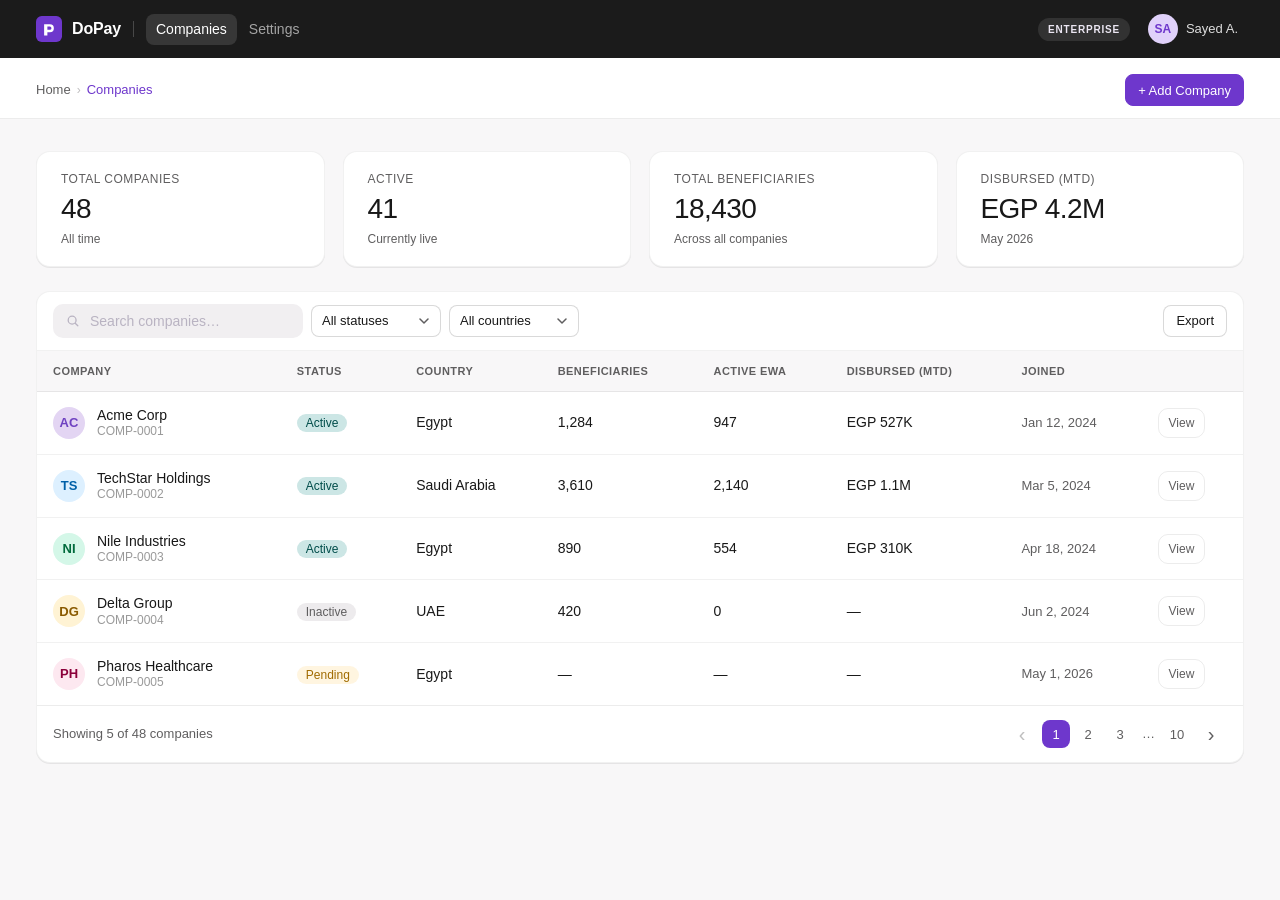
==== companies.html @ e2703b9d "Initial commit" ====
<!DOCTYPE html>
<html lang="en">
<head>
  <meta charset="UTF-8">
  <meta name="viewport" content="width=device-width, initial-scale=1.0">
  <title>Companies — DoPay Enterprise Portal</title>
  <link rel="stylesheet" href="css/tokens.css">
  <link rel="stylesheet" href="css/base.css">
  <link rel="stylesheet" href="css/layout.css">
  <link rel="stylesheet" href="css/components.css">
  <link rel="stylesheet" href="css/responsive.css">
</head>
<body>

<div class="bo-shell">

  <!-- TOPBAR -->
  <header class="bo-topbar" role="banner">
    <div class="bo-topbar__brand">
      <a href="index.html" style="display:flex;align-items:center;gap:10px;text-decoration:none;">
        <svg width="26" height="26" viewBox="0 0 32 32" fill="none" aria-hidden="true">
          <rect width="32" height="32" rx="7" fill="#6e37cc"/>
          <path d="M10 10h7a5 5 0 0 1 0 10h-3v4h-4V10zm4 3v4h3a2 2 0 1 0 0-4h-3z" fill="#ffffff"/>
        </svg>
        <span class="bo-topbar__logo-text">DoPay</span>
      </a>
      <span class="bo-topbar__sep" aria-hidden="true"></span>
      <nav class="bo-topbar__nav" aria-label="Main navigation">
        <a href="companies.html" class="bo-topbar__nav-link is-active">Companies</a>
        <a href="settings/ewa.html" class="bo-topbar__nav-link">Settings</a>
      </nav>
    </div>
    <div class="bo-topbar__right">
      <span class="bo-topbar__env-pill">Enterprise</span>
      <div class="bo-topbar__user" role="button" tabindex="0" aria-label="User menu">
        <div class="bo-topbar__avatar" aria-hidden="true">SA</div>
        <span class="bo-topbar__username">Sayed A.</span>
      </div>
    </div>
  </header>

  <!-- SUB-HEADER -->
  <div class="bo-header">
    <div class="bo-header__inner">
      <div class="bo-header__top">
        <nav class="bo-breadcrumb" aria-label="Breadcrumb">
          <a href="index.html" class="bo-breadcrumb__item">Home</a>
          <span class="bo-breadcrumb__sep" aria-hidden="true">›</span>
          <span class="bo-breadcrumb__item bo-breadcrumb__item--active" aria-current="page">Companies</span>
        </nav>
        <button class="btn btn-primary btn-sm">+ Add Company</button>
      </div>
    </div>
  </div>

  <!-- MAIN -->
  <main class="bo-main">

    <!-- Stats strip -->
    <div class="ewa-stats-strip" style="margin-bottom: var(--space-2xl);">
      <div class="stat-card">
        <p class="stat-card__label">Total Companies</p>
        <p class="stat-card__value num">48</p>
        <p class="stat-card__sub">All time</p>
      </div>
      <div class="stat-card">
        <p class="stat-card__label">Active</p>
        <p class="stat-card__value num">41</p>
        <p class="stat-card__sub">Currently live</p>
      </div>
      <div class="stat-card">
        <p class="stat-card__label">Total Beneficiaries</p>
        <p class="stat-card__value num">18,430</p>
        <p class="stat-card__sub">Across all companies</p>
      </div>
      <div class="stat-card">
        <p class="stat-card__label">Disbursed (MTD)</p>
        <p class="stat-card__value num">EGP 4.2M</p>
        <p class="stat-card__sub">May 2026</p>
      </div>
    </div>

    <div class="ewa-card">

      <!-- Toolbar -->
      <div class="ewa-toolbar">
        <div class="ewa-toolbar__left">
          <div class="ewa-search" role="search">
            <svg class="ewa-search__icon" viewBox="0 0 16 16" fill="none" aria-hidden="true">
              <circle cx="7" cy="7" r="4.5" stroke="currentColor" stroke-width="1.5"/>
              <path d="M10.5 10.5l3 3" stroke="currentColor" stroke-width="1.5" stroke-linecap="round"/>
            </svg>
            <input class="ewa-search__input" type="search" placeholder="Search companies…" aria-label="Search companies">
          </div>
          <div class="ewa-select-wrap">
            <select class="ewa-select ewa-select--sm" aria-label="Filter by status">
              <option value="">All statuses</option>
              <option value="active">Active</option>
              <option value="inactive">Inactive</option>
              <option value="pending">Pending</option>
            </select>
          </div>
          <div class="ewa-select-wrap">
            <select class="ewa-select ewa-select--sm" aria-label="Filter by country">
              <option value="">All countries</option>
              <option value="eg">Egypt</option>
              <option value="sa">Saudi Arabia</option>
              <option value="ae">UAE</option>
            </select>
          </div>
        </div>
        <div class="ewa-toolbar__right">
          <button class="btn btn-ghost btn-sm">Export</button>
        </div>
      </div>

      <!-- Table -->
      <div class="ewa-table-wrap">
        <table class="ewa-table" aria-label="Companies list">
          <thead>
            <tr>
              <th>Company</th>
              <th>Status</th>
              <th>Country</th>
              <th>Beneficiaries</th>
              <th>Active EWA</th>
              <th>Disbursed (MTD)</th>
              <th>Joined</th>
              <th></th>
            </tr>
          </thead>
          <tbody>
            <tr style="cursor:pointer;" onclick="window.location='company/info.html'">
              <td>
                <div class="ewa-name-cell">
                  <div class="ewa-avatar" aria-hidden="true">AC</div>
                  <div>
                    <p class="ewa-name-cell__primary">Acme Corp</p>
                    <p class="ewa-name-cell__secondary num">COMP-0001</p>
                  </div>
                </div>
              </td>
              <td><span class="badge badge-teal">Active</span></td>
              <td>Egypt</td>
              <td class="num">1,284</td>
              <td class="num">947</td>
              <td class="num">EGP 527K</td>
              <td style="color:var(--color-muted-text);font-size:13px;">Jan 12, 2024</td>
              <td><a href="company/info.html" class="ewa-table-action">View</a></td>
            </tr>
            <tr style="cursor:pointer;" onclick="window.location='company/info.html'">
              <td>
                <div class="ewa-name-cell">
                  <div class="ewa-avatar" style="background:#ddf0ff;color:#0060a8;" aria-hidden="true">TS</div>
                  <div>
                    <p class="ewa-name-cell__primary">TechStar Holdings</p>
                    <p class="ewa-name-cell__secondary num">COMP-0002</p>
                  </div>
                </div>
              </td>
              <td><span class="badge badge-teal">Active</span></td>
              <td>Saudi Arabia</td>
              <td class="num">3,610</td>
              <td class="num">2,140</td>
              <td class="num">EGP 1.1M</td>
              <td style="color:var(--color-muted-text);font-size:13px;">Mar 5, 2024</td>
              <td><a href="company/info.html" class="ewa-table-action">View</a></td>
            </tr>
            <tr style="cursor:pointer;" onclick="window.location='company/info.html'">
              <td>
                <div class="ewa-name-cell">
                  <div class="ewa-avatar" style="background:#d4f7e8;color:#006b3c;" aria-hidden="true">NI</div>
                  <div>
                    <p class="ewa-name-cell__primary">Nile Industries</p>
                    <p class="ewa-name-cell__secondary num">COMP-0003</p>
                  </div>
                </div>
              </td>
              <td><span class="badge badge-teal">Active</span></td>
              <td>Egypt</td>
              <td class="num">890</td>
              <td class="num">554</td>
              <td class="num">EGP 310K</td>
              <td style="color:var(--color-muted-text);font-size:13px;">Apr 18, 2024</td>
              <td><a href="company/info.html" class="ewa-table-action">View</a></td>
            </tr>
            <tr style="cursor:pointer;" onclick="window.location='company/info.html'">
              <td>
                <div class="ewa-name-cell">
                  <div class="ewa-avatar" style="background:#fff3d4;color:#8a5a00;" aria-hidden="true">DG</div>
                  <div>
                    <p class="ewa-name-cell__primary">Delta Group</p>
                    <p class="ewa-name-cell__secondary num">COMP-0004</p>
                  </div>
                </div>
              </td>
              <td><span class="badge badge-neutral">Inactive</span></td>
              <td>UAE</td>
              <td class="num">420</td>
              <td class="num">0</td>
              <td class="num">—</td>
              <td style="color:var(--color-muted-text);font-size:13px;">Jun 2, 2024</td>
              <td><a href="company/info.html" class="ewa-table-action">View</a></td>
            </tr>
            <tr style="cursor:pointer;" onclick="window.location='company/info.html'">
              <td>
                <div class="ewa-name-cell">
                  <div class="ewa-avatar" style="background:#fde8f0;color:#8b003a;" aria-hidden="true">PH</div>
                  <div>
                    <p class="ewa-name-cell__primary">Pharos Healthcare</p>
                    <p class="ewa-name-cell__secondary num">COMP-0005</p>
                  </div>
                </div>
              </td>
              <td><span class="badge badge-purple" style="background:rgba(255,170,0,0.12);color:#a06b00;">Pending</span></td>
              <td>Egypt</td>
              <td class="num">—</td>
              <td class="num">—</td>
              <td class="num">—</td>
              <td style="color:var(--color-muted-text);font-size:13px;">May 1, 2026</td>
              <td><a href="company/info.html" class="ewa-table-action">View</a></td>
            </tr>
          </tbody>
        </table>
      </div>

      <!-- Table footer -->
      <div class="ewa-table-footer">
        <p class="ewa-table-footer__count">Showing 5 of 48 companies</p>
        <nav class="ewa-pagination" aria-label="Table pagination" data-pagination>
          <button class="ewa-pagination__arrow ewa-pagination__prev" aria-label="Previous page" disabled>‹</button>
          <button class="ewa-pagination__page is-active">1</button>
          <button class="ewa-pagination__page">2</button>
          <button class="ewa-pagination__page">3</button>
          <span style="padding:0 4px;color:var(--color-muted-text);font-size:13px;">…</span>
          <button class="ewa-pagination__page">10</button>
          <button class="ewa-pagination__arrow ewa-pagination__next" aria-label="Next page">›</button>
        </nav>
      </div>

    </div>
  </main>
</div>

<script src="js/tabs.js"></script>
<script src="js/nav.js"></script>
</body>
</html>
---- css/tokens.css ----
/* ============================================================
   DoPay Enterprise Portal — Design Tokens
   Single source of truth. All values from design.md.
   ============================================================ */

:root {

  /* ── Brand Purple ─────────────────────────────────────── */
  --color-primary:          #6e37cc;
  --color-primary-hover:    #5f2fc0;
  --color-primary-hover-alt:#5d2eb2;
  --color-primary-light:    #f1eafe;
  --color-primary-muted:    #e0d1fa;
  --color-primary-border:   #d7c6f5;
  --color-primary-border-alt:#c7b0ee;
  --color-deep-purple:      #3d0f8a;
  --color-nav-active:       #201d34;

  /* ── Teal / Success ───────────────────────────────────── */
  --color-teal-bg:          #cce6e5;
  --color-teal-text:        #004d4a;
  --color-teal-active:      #00807c;

  /* ── Neutrals ─────────────────────────────────────────── */
  --color-ink:              #181818;
  --color-dark-shell:       #1b1b1b;
  --color-body-bg:          #f8f7f8;
  --color-surface:          #ffffff;
  --color-subtle-bg:        #f3f1f6;
  --color-toolbar-bg:       #efecf2;
  --color-toolbar-bg-alt:   #f1eff1;
  --color-muted-text:       #5f5e5f;
  --color-placeholder:      #b9b3c2;
  --color-muted-light:      #726a86;
  --color-disabled:         #8c839b;
  --color-divider:          rgba(24, 24, 24, 0.08);
  --color-card-border:      rgba(24, 24, 24, 0.06);
  --color-input-border:     rgba(24, 24, 24, 0.16);
  --color-input-border-hover: rgba(24, 24, 24, 0.26);
  --color-toggle-off:       #bebcbe;
  --color-badge-bg:         #edebed;

  /* ── Semantic ─────────────────────────────────────────── */
  --color-error:            #d44e2c;

  /* ── Landing ──────────────────────────────────────────── */
  --gradient-landing:       linear-gradient(180deg, #f8f7f8 0%, #f2eef6 100%);
  --color-eyebrow-bg:       #ede6fa;

  /* ── Spacing (base-4 / base-8 rhythm) ────────────────── */
  --space-xs:               4px;
  --space-sm:               8px;
  --space-md:               12px;
  --space-lg:               16px;
  --space-xl:               18px;
  --space-2xl:              24px;
  --space-3xl:              32px;
  --space-4xl:              36px;
  --space-page-bottom:      96px;

  /* ── Border Radius ────────────────────────────────────── */
  --radius-landing-card:    20px;
  --radius-split-nav:       18px;
  --radius-version-menu:    16px;
  --radius-card:            14px;
  --radius-modal:           14px;
  --radius-split-nav-btn:   14px;
  --radius-inline-nav:      12px;
  --radius-landing-cta:     12px;
  --radius-search:          10px;
  --radius-table-action:    10px;
  --radius-inline-nav-btn:  10px;
  --radius-button:          8px;
  --radius-input:           8px;
  --radius-pill-group:      10px;
  --radius-pill-group-btn:  8px;
  --radius-pill:            999px;

  /* ── Shadows / Elevation ──────────────────────────────── */
  --shadow-card:            0 1px 0 rgba(0, 0, 0, 0.08);
  --shadow-dropdown:        0 12px 32px rgba(25, 24, 38, 0.1);
  --shadow-version:         0 10px 24px rgba(25, 24, 38, 0.12);
  --shadow-modal:           0 24px 60px rgba(32, 29, 52, 0.18);
  --shadow-landing-card:    0 20px 60px rgba(31, 26, 43, 0.08);
  --shadow-focus:           0 0 0 3px rgba(110, 55, 204, 0.18);
  --shadow-toggle-hover:    0 0 0 4px rgba(110, 55, 204, 0.08);
  --shadow-pill-active:     0 1px 0 rgba(0, 0, 0, 0.09);

  /* ── Typography ───────────────────────────────────────── */
  --font-family: "Euclid Circular A", -apple-system, BlinkMacSystemFont, "Segoe UI", sans-serif;

  /* ── Transitions ──────────────────────────────────────── */
  --transition-standard:    background-color 0.16s ease, border-color 0.16s ease,
                            color 0.16s ease, box-shadow 0.16s ease, opacity 0.16s ease;
  --transition-toggle-knob: transform 0.15s ease;
  --transition-toggle-bg:   background-color 0.18s ease, box-shadow 0.18s ease, opacity 0.18s ease;
  --transition-cta:         background 0.2s ease, transform 0.2s ease;
}
---- css/base.css ----
/* ============================================================
   DoPay Enterprise Portal — Base Styles
   Reset, body defaults, typography scale
   ============================================================ */

/* ── Reset ────────────────────────────────────────────────── */
*, *::before, *::after {
  box-sizing: border-box;
  margin: 0;
  padding: 0;
}

[hidden] { display: none !important; }

html {
  font-size: 16px;
  -webkit-font-smoothing: antialiased;
  -moz-osx-font-smoothing: grayscale;
  text-rendering: optimizeLegibility;
}

body {
  font-family: var(--font-family);
  background: var(--color-body-bg);
  color: var(--color-ink);
  line-height: 1.5;
  min-height: 100vh;
}

ul, ol {
  list-style: none;
}

img, svg {
  display: block;
  max-width: 100%;
}

a {
  color: var(--color-primary);
  text-decoration: none;
  transition: var(--transition-standard);
}

a:hover {
  color: var(--color-primary-hover);
}

button {
  font-family: var(--font-family);
  cursor: pointer;
  border: none;
  background: none;
  line-height: 1;
}

input,
select,
textarea {
  font-family: var(--font-family);
  font-size: 14px;
  color: var(--color-ink);
}

/* ── Typography Scale ─────────────────────────────────────── */

.text-hero {
  font-size: clamp(34px, 5vw, 48px);
  font-weight: 400;
  color: var(--color-ink);
  letter-spacing: -0.04em;
  line-height: 1.1;
}

.text-page-title {
  font-size: 38px;
  font-weight: 400;
  color: var(--color-ink);
  letter-spacing: -0.02em;
}

.text-section-title {
  font-size: 18px;
  font-weight: 500;
  color: var(--color-ink);
}

.text-card-heading {
  font-size: 20px;
  font-weight: 500;
  color: var(--color-ink);
}

.text-modal-title {
  font-size: 18px;
  font-weight: 600;
  color: var(--color-ink);
}

.text-body {
  font-size: 14px;
  font-weight: 500;
  color: var(--color-ink);
}

.text-help {
  font-size: 13px;
  font-weight: 400;
  color: var(--color-muted-text);
}

.text-small {
  font-size: 12px;
  font-weight: 400;
  color: var(--color-muted-text);
}

.text-meta {
  font-size: 13px;
  font-weight: 500;
  color: var(--color-muted-text);
}

.text-eyebrow {
  font-size: 11px;
  font-weight: 700;
  color: var(--color-primary);
  text-transform: uppercase;
  letter-spacing: 0.08em;
}

.text-table-header {
  font-size: 11px;
  font-weight: 700;
  color: var(--color-muted-text);
  text-transform: uppercase;
  letter-spacing: 0.04em;
}

/* ── Utility ──────────────────────────────────────────────── */

.num {
  font-variant-numeric: tabular-nums;
}

.scroll-hidden {
  -ms-overflow-style: none;
  scrollbar-width: none;
}
.scroll-hidden::-webkit-scrollbar {
  display: none;
}

.sr-only {
  position: absolute;
  width: 1px;
  height: 1px;
  padding: 0;
  margin: -1px;
  overflow: hidden;
  clip: rect(0, 0, 0, 0);
  white-space: nowrap;
  border: 0;
}
---- css/layout.css ----
/* ============================================================
   DoPay Enterprise Portal — Layout
   Shell structure, grid systems, page patterns
   ============================================================ */

/* ── Landing Shell ────────────────────────────────────────── */

.landing-body {
  background: var(--gradient-landing);
  min-height: 100vh;
}

.landing-shell {
  min-height: 100vh;
  display: flex;
  align-items: center;
  justify-content: center;
  padding: var(--space-3xl) var(--space-lg);
}

/* ── Back-Office Shell ────────────────────────────────────── */

.bo-shell {
  display: flex;
  flex-direction: column;
  min-height: 100vh;
}

/* Topbar */
.bo-topbar {
  background: var(--color-dark-shell);
  display: flex;
  align-items: center;
  justify-content: space-between;
  padding: 10px var(--space-4xl);
  flex-shrink: 0;
  position: sticky;
  top: 0;
  z-index: 100;
}

/* Sub-header */
.bo-header {
  background: var(--color-surface);
  border-bottom: 1px solid var(--color-divider);
  flex-shrink: 0;
  position: sticky;
  top: 52px;
  z-index: 90;
}

.bo-header__inner {
  max-width: 1280px;
  margin: 0 auto;
  padding: 0 var(--space-4xl);
}

.bo-header__top {
  padding: var(--space-lg) 0 var(--space-md);
  display: flex;
  align-items: center;
  justify-content: space-between;
  gap: var(--space-lg);
}

/* Main content area */
.bo-main {
  flex: 1;
  max-width: 1280px;
  width: 100%;
  margin: 0 auto;
  padding: var(--space-3xl) var(--space-4xl) var(--space-page-bottom);
}

/* ── Split Layout (Settings pages) ───────────────────────── */

.ewa-split-layout {
  display: grid;
  grid-template-columns: 260px minmax(0, 1fr);
  gap: var(--space-3xl);
  align-items: start;
}

/* ── Field Layout (two-column form rows) ──────────────────── */

.ewa-field {
  display: grid;
  grid-template-columns: 1fr 380px;
  gap: var(--space-2xl) var(--space-3xl);
  align-items: start;
}

.ewa-field__label-group {
  padding-top: 10px;
}

.ewa-field__label {
  font-size: 14px;
  font-weight: 500;
  color: var(--color-ink);
  margin-bottom: var(--space-xs);
}

.ewa-field__help {
  font-size: 13px;
  color: var(--color-muted-text);
  line-height: 1.5;
  max-width: 400px;
}

/* ── Two-Column Card Grid ─────────────────────────────────── */

.ewa-v2-grid {
  display: grid;
  grid-template-columns: repeat(2, minmax(0, 1fr));
  gap: var(--space-xl);
}

/* ── Input Pair (side-by-side inputs) ────────────────────── */

.ewa-input-pair {
  display: grid;
  grid-template-columns: 1fr 1fr;
  gap: var(--space-md);
}

/* ── Stats Strip ──────────────────────────────────────────── */

.ewa-stats-strip {
  display: grid;
  grid-template-columns: repeat(auto-fit, minmax(160px, 1fr));
  gap: var(--space-xl);
  margin-bottom: var(--space-2xl);
}

/* ── Unsaved Changes Bar ──────────────────────────────────── */

.ewa-unsaved-bar {
  display: flex;
  align-items: center;
  gap: var(--space-sm);
  padding: var(--space-sm) var(--space-lg);
  background: rgba(212, 78, 44, 0.06);
  border: 1px solid rgba(212, 78, 44, 0.16);
  border-radius: var(--radius-button);
  font-size: 13px;
  color: var(--color-error);
  font-weight: 500;
  margin-bottom: var(--space-xl);
}

/* ── Action Row (save/cancel footer) ─────────────────────── */

.ewa-action-row {
  display: flex;
  align-items: center;
  justify-content: flex-end;
  gap: var(--space-sm);
  padding: var(--space-lg) var(--space-3xl);
  border-top: 1px solid var(--color-divider);
}
---- css/components.css ----
/* ============================================================
   DoPay Enterprise Portal — Components
   All reusable UI components from design.md §8
   ============================================================ */

/* ── 8.1 Topbar ───────────────────────────────────────────── */

.bo-topbar__brand {
  display: flex;
  align-items: center;
  gap: var(--space-md);
}

.bo-topbar__logo-text {
  font-size: 16px;
  font-weight: 600;
  color: #ffffff;
  letter-spacing: -0.01em;
}

.bo-topbar__sep {
  width: 1px;
  height: 16px;
  background: rgba(255, 255, 255, 0.2);
}

.bo-topbar__org {
  font-size: 14px;
  color: rgba(255, 255, 255, 0.7);
  font-weight: 400;
}

.bo-topbar__right {
  display: flex;
  align-items: center;
  gap: var(--space-md);
}

.bo-topbar__env-pill {
  background: rgba(255, 255, 255, 0.1);
  color: #ebe6f2;
  font-size: 10px;
  font-weight: 700;
  text-transform: uppercase;
  letter-spacing: 0.08em;
  padding: 4px 10px;
  border-radius: var(--radius-pill);
}

.bo-topbar__user {
  display: flex;
  align-items: center;
  gap: var(--space-sm);
  cursor: pointer;
  padding: 4px 6px;
  border-radius: var(--radius-button);
  transition: var(--transition-standard);
}

.bo-topbar__user:hover {
  background: rgba(255, 255, 255, 0.08);
}

.bo-topbar__avatar {
  width: 30px;
  height: 30px;
  border-radius: var(--radius-pill);
  background: var(--color-primary-muted);
  color: var(--color-primary);
  font-size: 12px;
  font-weight: 600;
  display: flex;
  align-items: center;
  justify-content: center;
  flex-shrink: 0;
}

.bo-topbar__username {
  font-size: 13px;
  color: rgba(255, 255, 255, 0.85);
  font-weight: 500;
}

/* ── Topbar center nav (Companies / Settings) ────────────── */

.bo-topbar__nav {
  display: flex;
  align-items: center;
  gap: 2px;
}

.bo-topbar__nav-link {
  font-size: 14px;
  font-weight: 400;
  color: rgba(255, 255, 255, 0.6);
  padding: 5px 10px;
  border-radius: var(--radius-button);
  transition: var(--transition-standard);
  text-decoration: none;
}

.bo-topbar__nav-link:hover {
  color: rgba(255, 255, 255, 0.9);
  background: rgba(255, 255, 255, 0.08);
}

.bo-topbar__nav-link.is-active {
  color: #ffffff;
  background: rgba(255, 255, 255, 0.12);
  font-weight: 500;
}

/* ── 8.2 Header & Breadcrumb ──────────────────────────────── */

.bo-breadcrumb {
  display: flex;
  align-items: center;
  gap: 6px;
  font-size: 13px;
}

.bo-breadcrumb__item {
  color: var(--color-muted-text);
  transition: var(--transition-standard);
}

.bo-breadcrumb__item:hover {
  color: var(--color-primary);
}

.bo-breadcrumb__sep {
  color: var(--color-toggle-off);
  font-size: 12px;
  user-select: none;
}

.bo-breadcrumb__item--active {
  color: var(--color-primary);
  font-weight: 500;
  pointer-events: none;
}

/* ── 8.3 Navigation Tabs (Top-level) ─────────────────────── */

.bo-tabs {
  display: flex;
  align-items: flex-end;
  gap: 0;
  overflow-x: auto;
}
.bo-tabs::-webkit-scrollbar { display: none; }

.bo-tab {
  padding: 11px 16px;
  border-bottom: 2px solid transparent;
  font-size: 14px;
  font-weight: 400;
  color: var(--color-muted-text);
  white-space: nowrap;
  cursor: pointer;
  transition: var(--transition-standard);
  background: none;
  border-top: none;
  border-left: none;
  border-right: none;
  line-height: 1;
}

.bo-tab:hover {
  color: var(--color-ink);
}

.bo-tab.is-active {
  color: var(--color-primary);
  border-bottom-color: var(--color-primary);
  font-weight: 500;
}

.bo-tab:focus-visible {
  outline: 0;
  box-shadow: var(--shadow-focus);
}

/* ── 8.4 Card ─────────────────────────────────────────────── */

.ewa-card {
  background: var(--color-surface);
  border: 1px solid var(--color-card-border);
  border-radius: var(--radius-card);
  box-shadow: var(--shadow-card);
  overflow: hidden;
}

.ewa-card__header {
  padding: var(--space-xl) var(--space-3xl);
  border-bottom: 1px solid var(--color-divider);
  display: flex;
  align-items: center;
  justify-content: space-between;
  gap: var(--space-lg);
}

.ewa-card__title {
  font-size: 16px;
  font-weight: 600;
  color: var(--color-ink);
}

/* ── 8.5 Section (inside card) ───────────────────────────── */

.ewa-section {
  padding: var(--space-2xl) var(--space-3xl);
}

.ewa-section + .ewa-section {
  border-top: 1px solid var(--color-divider);
}

.ewa-section__label {
  color: var(--color-primary);
  font-size: 11px;
  font-weight: 700;
  text-transform: uppercase;
  letter-spacing: 0.08em;
  margin-bottom: var(--space-xs);
}

.ewa-section__title {
  font-size: 18px;
  font-weight: 500;
  color: var(--color-ink);
  margin-bottom: var(--space-xs);
}

.ewa-section__desc {
  font-size: 13px;
  color: var(--color-muted-text);
  max-width: 640px;
  line-height: 1.6;
  margin-bottom: var(--space-2xl);
}

.ewa-field + .ewa-field {
  margin-top: var(--space-2xl);
}

/* ── 8.6 Toggle Switch ────────────────────────────────────── */

.ewa-toggle {
  position: relative;
  width: 36px;
  height: 20px;
  flex-shrink: 0;
}

.ewa-toggle__input {
  opacity: 0;
  width: 0;
  height: 0;
  position: absolute;
}

.ewa-toggle__track {
  position: absolute;
  inset: 0;
  background: var(--color-toggle-off);
  border-radius: var(--radius-pill);
  cursor: pointer;
  transition: var(--transition-toggle-bg);
}

.ewa-toggle__track::after {
  content: '';
  position: absolute;
  top: 2px;
  left: 2px;
  width: 16px;
  height: 16px;
  background: #ffffff;
  border-radius: var(--radius-pill);
  transition: var(--transition-toggle-knob);
  box-shadow: 0 1px 3px rgba(0, 0, 0, 0.2);
}

.ewa-toggle.is-on .ewa-toggle__track {
  background: var(--color-primary);
}

.ewa-toggle.is-on .ewa-toggle__track::after {
  transform: translateX(16px);
}

.ewa-toggle__track:hover {
  box-shadow: var(--shadow-toggle-hover);
}

.ewa-toggle__input:focus-visible ~ .ewa-toggle__track {
  outline: 0;
  box-shadow: var(--shadow-focus);
}

.ewa-toggle.is-disabled .ewa-toggle__track {
  opacity: 0.55;
  cursor: not-allowed;
}

/* ── 8.7 Inputs & Selects ─────────────────────────────────── */

.ewa-input,
.ewa-select {
  display: block;
  width: 100%;
  height: 40px;
  border: 1px solid var(--color-input-border);
  border-radius: var(--radius-input);
  font-size: 14px;
  font-family: var(--font-family);
  color: var(--color-ink);
  background: var(--color-surface);
  padding: 0 var(--space-md);
  transition: var(--transition-standard);
  appearance: none;
  -webkit-appearance: none;
}

.ewa-input::placeholder {
  color: var(--color-placeholder);
}

.ewa-input:hover,
.ewa-select:hover {
  border-color: var(--color-input-border-hover);
}

.ewa-input:focus,
.ewa-select:focus {
  outline: 0;
  border-color: var(--color-primary);
  box-shadow: var(--shadow-focus);
}

.ewa-input:disabled,
.ewa-select:disabled {
  border-color: var(--color-divider);
  background: var(--color-subtle-bg);
  color: var(--color-disabled);
  cursor: not-allowed;
}

/* Select with custom chevron */
.ewa-select-wrap {
  position: relative;
  width: 100%;
}

.ewa-select-wrap .ewa-select {
  padding-right: 32px;
}

.ewa-select-wrap::after {
  content: '';
  position: absolute;
  right: 12px;
  top: 50%;
  transform: translateY(-50%);
  width: 10px;
  height: 6px;
  background-image: url("data:image/svg+xml,%3Csvg xmlns='http://www.w3.org/2000/svg' width='10' height='6' fill='none'%3E%3Cpath d='M1 1l4 4 4-4' stroke='%235f5e5f' stroke-width='1.5' stroke-linecap='round' stroke-linejoin='round'/%3E%3C/svg%3E");
  background-repeat: no-repeat;
  background-size: contain;
  pointer-events: none;
}

/* Select wrap inside toolbar — don't stretch full width */
.ewa-toolbar .ewa-select-wrap {
  width: auto;
}

/* Small select */
.ewa-select--sm {
  height: 32px;
  padding: 0 28px 0 10px;
  font-size: 13px;
  min-width: 130px;
  width: auto;
}

/* ── 8.8 Buttons ──────────────────────────────────────────── */

.btn {
  display: inline-flex;
  align-items: center;
  justify-content: center;
  gap: var(--space-sm);
  font-family: var(--font-family);
  font-size: 14px;
  font-weight: 500;
  border-radius: var(--radius-button);
  height: 40px;
  padding: 0 var(--space-lg);
  cursor: pointer;
  border: 1px solid transparent;
  white-space: nowrap;
  transition: var(--transition-standard);
  text-decoration: none;
  line-height: 1;
}

.btn:focus-visible {
  outline: 0;
  box-shadow: var(--shadow-focus);
}

/* Primary */
.btn-primary {
  background: var(--color-primary);
  color: #ffffff;
  border-color: var(--color-primary);
}

.btn-primary:hover {
  background: var(--color-primary-hover);
  border-color: var(--color-primary-hover);
  color: #ffffff;
}

.btn-primary:disabled,
.btn-primary.is-disabled {
  background: var(--color-primary-muted);
  border-color: var(--color-primary-muted);
  color: var(--color-deep-purple);
  cursor: not-allowed;
  opacity: 0.7;
}

/* Ghost */
.btn-ghost {
  background: var(--color-surface);
  border-color: var(--color-input-border);
  color: var(--color-ink);
}

.btn-ghost:hover {
  border-color: var(--color-input-border-hover);
  background: var(--color-body-bg);
  color: var(--color-ink);
}

/* Text / link button */
.btn-text {
  height: auto;
  padding: 2px 6px;
  border-radius: 4px;
  font-size: 13px;
  color: var(--color-primary);
  border-color: transparent;
  background: transparent;
}

.btn-text:hover {
  color: var(--color-primary-hover);
  background: rgba(110, 55, 204, 0.08);
}

/* Small button */
.btn-sm {
  height: 32px;
  padding: 0 12px;
  font-size: 13px;
}

/* Landing CTA */
.btn-landing-cta {
  height: 48px;
  border-radius: var(--radius-landing-cta);
  background: var(--color-primary);
  color: #ffffff;
  font-size: 15px;
  font-weight: 700;
  padding: 0 28px;
  border-color: var(--color-primary);
  transition: var(--transition-cta);
  display: inline-flex;
  align-items: center;
  justify-content: center;
  text-decoration: none;
}

.btn-landing-cta:hover {
  background: var(--color-primary-hover-alt);
  border-color: var(--color-primary-hover-alt);
  color: #ffffff;
  transform: translateY(-1px);
}

/* Danger / destructive */
.btn-danger {
  background: var(--color-error);
  color: #ffffff;
  border-color: var(--color-error);
}

.btn-danger:hover {
  background: #bf4426;
  border-color: #bf4426;
  color: #ffffff;
}

/* ── 8.9 Pill Group (Segmented Control) ──────────────────── */

.ewa-pill-group {
  display: inline-flex;
  padding: 4px;
  background: var(--color-toolbar-bg);
  border-radius: var(--radius-pill-group);
  gap: 2px;
}

.ewa-pill-group__btn {
  padding: 7px 18px;
  border-radius: var(--radius-pill-group-btn);
  font-size: 14px;
  font-weight: 400;
  color: var(--color-muted-text);
  cursor: pointer;
  transition: var(--transition-standard);
  background: none;
  border: none;
  white-space: nowrap;
  line-height: 1;
}

.ewa-pill-group__btn:hover {
  color: var(--color-ink);
}

.ewa-pill-group__btn.is-active {
  background: var(--color-surface);
  color: var(--color-ink);
  font-weight: 500;
  box-shadow: var(--shadow-pill-active);
}

.ewa-pill-group__btn:focus-visible {
  outline: 0;
  box-shadow: var(--shadow-focus);
}

/* ── 8.10 Inline Tab Nav ──────────────────────────────────── */

.ewa-inline-nav {
  display: inline-flex;
  padding: 4px;
  border: 1px solid var(--color-divider);
  border-radius: var(--radius-inline-nav);
  background: var(--color-surface);
  gap: 2px;
}

.ewa-inline-nav__btn {
  padding: 10px 14px;
  border-radius: var(--radius-inline-nav-btn);
  font-size: 14px;
  font-weight: 400;
  color: var(--color-muted-text);
  cursor: pointer;
  transition: var(--transition-standard);
  background: none;
  border: none;
  white-space: nowrap;
  line-height: 1;
}

.ewa-inline-nav__btn:hover {
  color: var(--color-ink);
}

.ewa-inline-nav__btn.is-active {
  background: var(--color-primary-light);
  color: var(--color-primary);
  font-weight: 500;
}

.ewa-inline-nav__btn:focus-visible {
  outline: 0;
  box-shadow: var(--shadow-focus);
}

/* ── 8.11 Split (Sidebar) Nav ────────────────────────────── */

.ewa-split-nav {
  position: sticky;
  top: calc(52px + 65px + var(--space-3xl));
  padding: var(--space-md);
  border: 1px solid #ebe6f2;
  border-radius: var(--radius-split-nav);
  background: var(--color-surface);
  box-shadow: var(--shadow-card);
  display: flex;
  flex-direction: column;
  gap: 2px;
}

.ewa-split-nav__label {
  font-size: 10px;
  font-weight: 700;
  color: var(--color-muted-light);
  text-transform: uppercase;
  letter-spacing: 0.08em;
  padding: var(--space-sm) 14px var(--space-xs);
}

.ewa-split-nav__btn {
  display: flex;
  align-items: center;
  gap: var(--space-sm);
  padding: 12px 14px;
  border-radius: var(--radius-split-nav-btn);
  font-size: 14px;
  font-weight: 500;
  color: var(--color-nav-active);
  cursor: pointer;
  transition: var(--transition-standard);
  background: none;
  border: 1px solid transparent;
  text-align: left;
  width: 100%;
  line-height: 1;
}

.ewa-split-nav__btn:hover {
  background: var(--color-body-bg);
}

.ewa-split-nav__btn.is-active {
  border-color: var(--color-primary-border-alt);
  background: var(--color-primary-light);
  color: var(--color-primary);
}

.ewa-split-nav__btn:focus-visible {
  outline: 0;
  box-shadow: var(--shadow-focus);
}

.ewa-split-nav__icon {
  width: 16px;
  height: 16px;
  flex-shrink: 0;
  opacity: 0.7;
}

.ewa-split-nav__btn.is-active .ewa-split-nav__icon {
  opacity: 1;
}

/* ── 8.12 Subtabs ────────────────────────────────────────── */

.ewa-subtabs {
  display: flex;
  align-items: flex-end;
  border-bottom: 1px solid var(--color-divider);
  gap: 0;
  overflow-x: auto;
}
.ewa-subtabs::-webkit-scrollbar { display: none; }

.ewa-subtabs__btn {
  display: inline-flex;
  align-items: center;
  gap: 6px;
  padding: 12px 16px;
  border-bottom: 2px solid transparent;
  font-size: 14px;
  font-weight: 400;
  color: var(--color-muted-text);
  cursor: pointer;
  background: none;
  border-top: none;
  border-left: none;
  border-right: none;
  white-space: nowrap;
  transition: var(--transition-standard);
  line-height: 1;
}

.ewa-subtabs__btn:hover {
  color: var(--color-ink);
}

.ewa-subtabs__btn.is-active {
  color: var(--color-primary);
  border-bottom-color: var(--color-primary);
  font-weight: 500;
}

.ewa-subtabs__btn:focus-visible {
  outline: 0;
  box-shadow: var(--shadow-focus);
}

.ewa-subtabs__count {
  display: inline-flex;
  align-items: center;
  justify-content: center;
  padding: 2px 7px;
  border-radius: var(--radius-pill);
  background: var(--color-badge-bg);
  color: var(--color-muted-text);
  font-size: 11px;
  font-weight: 600;
  line-height: 1;
}

.ewa-subtabs__btn.is-active .ewa-subtabs__count {
  background: var(--color-primary-muted);
  color: var(--color-deep-purple);
}

/* ── 8.13 Table ───────────────────────────────────────────── */

.ewa-table-wrap {
  overflow-x: auto;
}

.ewa-table {
  width: 100%;
  border-collapse: collapse;
}

.ewa-table th {
  padding: var(--space-md) var(--space-lg);
  background: var(--color-body-bg);
  font-size: 11px;
  font-weight: 700;
  text-transform: uppercase;
  letter-spacing: 0.04em;
  color: var(--color-muted-text);
  border-bottom: 1px solid var(--color-divider);
  text-align: left;
  white-space: nowrap;
}

.ewa-table td {
  padding: 14px var(--space-lg);
  font-size: 14px;
  color: var(--color-ink);
  border-bottom: 1px solid var(--color-card-border);
  vertical-align: middle;
}

.ewa-table tbody tr:hover td {
  background: rgba(110, 55, 204, 0.02);
}

.ewa-table tbody tr:last-child td {
  border-bottom: none;
}

/* Name cell with avatar */
.ewa-name-cell {
  display: flex;
  align-items: center;
  gap: var(--space-md);
}

.ewa-avatar {
  width: 32px;
  height: 32px;
  border-radius: var(--radius-pill);
  background: #e3d5f3;
  color: #6f42c1;
  font-size: 13px;
  font-weight: 600;
  display: flex;
  align-items: center;
  justify-content: center;
  flex-shrink: 0;
  text-transform: uppercase;
}

.ewa-name-cell__primary {
  font-size: 14px;
  font-weight: 500;
  color: var(--color-ink);
  line-height: 1.3;
}

.ewa-name-cell__secondary {
  font-size: 12px;
  color: #999999;
  line-height: 1.3;
}

/* Table action button */
.ewa-table-action {
  display: inline-flex;
  align-items: center;
  gap: 4px;
  padding: 5px 10px;
  border-radius: var(--radius-table-action);
  font-size: 12px;
  font-weight: 500;
  color: var(--color-muted-text);
  background: none;
  border: 1px solid var(--color-divider);
  cursor: pointer;
  transition: var(--transition-standard);
}

.ewa-table-action:hover {
  background: var(--color-body-bg);
  border-color: var(--color-input-border);
  color: var(--color-ink);
}

.ewa-table-action:focus-visible {
  outline: 0;
  box-shadow: var(--shadow-focus);
}

/* ── 8.14 Badges & Status Chips ──────────────────────────── */

.badge {
  display: inline-flex;
  align-items: center;
  padding: 3px 9px;
  border-radius: var(--radius-pill);
  font-size: 12px;
  font-weight: 500;
  line-height: 1;
  white-space: nowrap;
}

.badge-teal {
  background: var(--color-teal-bg);
  color: var(--color-teal-text);
}

.badge-purple {
  background: var(--color-primary-muted);
  color: var(--color-deep-purple);
}

.badge-neutral {
  background: var(--color-badge-bg);
  color: var(--color-muted-text);
}

.badge-error {
  background: rgba(212, 78, 44, 0.1);
  color: var(--color-error);
}

/* ── 8.15 Search Bar ──────────────────────────────────────── */

.ewa-search {
  display: inline-flex;
  align-items: center;
  gap: 10px;
  height: 34px;
  padding: 0 var(--space-md);
  border-radius: var(--radius-search);
  background: var(--color-toolbar-bg-alt);
  border: 1px solid transparent;
  transition: var(--transition-standard);
}

.ewa-search:focus-within {
  background: var(--color-surface);
  border-color: var(--color-primary);
  box-shadow: var(--shadow-focus);
}

.ewa-search__icon {
  width: 14px;
  height: 14px;
  flex-shrink: 0;
  color: var(--color-placeholder);
}

.ewa-search__input {
  border: none;
  background: transparent;
  font-size: 14px;
  color: var(--color-ink);
  outline: none;
  width: 200px;
  min-width: 0;
}

.ewa-search__input::placeholder {
  color: var(--color-placeholder);
}

/* ── 8.16 Toolbar ─────────────────────────────────────────── */

.ewa-toolbar {
  display: flex;
  align-items: center;
  justify-content: space-between;
  gap: var(--space-lg);
  padding: var(--space-md) var(--space-lg);
  border-bottom: 1px solid var(--color-card-border);
}

.ewa-toolbar__left,
.ewa-toolbar__right {
  display: flex;
  align-items: center;
  gap: var(--space-sm);
  flex-wrap: wrap;
}

/* ── 8.17 Modal ───────────────────────────────────────────── */

.modal-backdrop {
  position: fixed;
  inset: 0;
  background: rgba(24, 24, 24, 0.24);
  z-index: 200;
  display: flex;
  align-items: center;
  justify-content: center;
  padding: var(--space-lg);
}

.modal {
  width: min(448px, calc(100vw - 32px));
  border-radius: var(--radius-modal);
  overflow: hidden;
  box-shadow: var(--shadow-modal);
  background: var(--color-surface);
}

.modal__header {
  padding: 20px var(--space-2xl) var(--space-md);
  display: flex;
  align-items: flex-start;
  justify-content: space-between;
  gap: var(--space-md);
}

.modal__title {
  font-size: 18px;
  font-weight: 600;
  color: var(--color-ink);
  line-height: 1.3;
}

.modal__close {
  width: 28px;
  height: 28px;
  border-radius: 6px;
  display: flex;
  align-items: center;
  justify-content: center;
  color: var(--color-muted-text);
  cursor: pointer;
  flex-shrink: 0;
  transition: var(--transition-standard);
  background: none;
  border: none;
}

.modal__close:hover {
  background: var(--color-body-bg);
  color: var(--color-ink);
}

.modal__close:focus-visible {
  outline: 0;
  box-shadow: var(--shadow-focus);
}

.modal__body {
  padding: var(--space-sm) var(--space-2xl) var(--space-xl);
  font-size: 14px;
  color: var(--color-muted-text);
  line-height: 1.6;
}

.modal__footer {
  padding: var(--space-lg) var(--space-2xl);
  border-top: 1px solid var(--color-divider);
  display: flex;
  align-items: center;
  justify-content: flex-end;
  gap: var(--space-sm);
}

/* ── 8.18 Pagination ──────────────────────────────────────── */

.ewa-pagination {
  display: flex;
  align-items: center;
  gap: 4px;
}

.ewa-pagination__arrow {
  width: 32px;
  height: 32px;
  display: flex;
  align-items: center;
  justify-content: center;
  border: none;
  background: transparent;
  color: var(--color-muted-text);
  font-size: 20px;
  cursor: pointer;
  border-radius: var(--radius-button);
  transition: var(--transition-standard);
}

.ewa-pagination__arrow:hover {
  background: var(--color-body-bg);
  color: var(--color-ink);
}

.ewa-pagination__arrow:disabled {
  opacity: 0.4;
  cursor: not-allowed;
}

.ewa-pagination__arrow:focus-visible {
  outline: 0;
  box-shadow: var(--shadow-focus);
}

.ewa-pagination__page {
  width: 28px;
  height: 28px;
  border-radius: var(--radius-button);
  display: flex;
  align-items: center;
  justify-content: center;
  font-size: 13px;
  font-weight: 500;
  cursor: pointer;
  border: none;
  background: transparent;
  color: var(--color-muted-text);
  transition: var(--transition-standard);
}

.ewa-pagination__page:hover {
  background: var(--color-body-bg);
  color: var(--color-ink);
}

.ewa-pagination__page.is-active {
  background: var(--color-primary);
  color: #ffffff;
}

.ewa-pagination__page:focus-visible {
  outline: 0;
  box-shadow: var(--shadow-focus);
}

/* ── 8.19 Eyebrow / Label Chip (Landing) ─────────────────── */

.landing-eyebrow {
  display: inline-flex;
  align-items: center;
  background: var(--color-eyebrow-bg);
  color: var(--color-primary);
  padding: 5px 10px;
  border-radius: var(--radius-pill);
  font-size: 12px;
  font-weight: 700;
  letter-spacing: 0.08em;
  text-transform: uppercase;
}

/* ── Landing Card ─────────────────────────────────────────── */

.landing-card {
  background: var(--color-surface);
  border-radius: var(--radius-landing-card);
  box-shadow: var(--shadow-landing-card);
  padding: 48px;
  width: min(560px, 100%);
  border: 1px solid var(--color-card-border);
  display: flex;
  flex-direction: column;
  align-items: flex-start;
  gap: var(--space-lg);
}

.landing-card__eyebrow {
  display: inline-flex;
  align-items: center;
  background: var(--color-eyebrow-bg);
  color: var(--color-primary);
  padding: 5px 10px;
  border-radius: var(--radius-pill);
  font-size: 12px;
  font-weight: 700;
  letter-spacing: 0.08em;
  text-transform: uppercase;
}

.landing-card__logo {
  display: flex;
  align-items: center;
  gap: var(--space-sm);
  margin-bottom: var(--space-xs);
}

.landing-card__logo-text {
  font-size: 22px;
  font-weight: 700;
  color: var(--color-ink);
  letter-spacing: -0.02em;
}

.landing-card__title {
  font-size: clamp(28px, 5vw, 38px);
  font-weight: 400;
  color: var(--color-ink);
  letter-spacing: -0.03em;
  line-height: 1.15;
}

.landing-card__subtitle {
  font-size: 15px;
  color: var(--color-muted-text);
  line-height: 1.6;
  max-width: 420px;
}

.landing-card__divider {
  width: 100%;
  height: 1px;
  background: var(--color-divider);
}

.landing-card__form {
  width: 100%;
  display: flex;
  flex-direction: column;
  gap: var(--space-md);
}

.landing-card__form-group {
  display: flex;
  flex-direction: column;
  gap: var(--space-xs);
}

.landing-card__label {
  font-size: 13px;
  font-weight: 500;
  color: var(--color-ink);
}

.landing-card__actions {
  width: 100%;
  display: flex;
  flex-direction: column;
  gap: var(--space-sm);
  padding-top: var(--space-xs);
}

.landing-card__actions .btn-landing-cta {
  width: 100%;
}

.landing-card__footer-link {
  font-size: 13px;
  color: var(--color-muted-text);
  text-align: center;
}

.landing-card__footer-link a {
  color: var(--color-primary);
  font-weight: 500;
}

/* ── Stat Card ────────────────────────────────────────────── */

.stat-card {
  background: var(--color-surface);
  border: 1px solid var(--color-card-border);
  border-radius: var(--radius-card);
  box-shadow: var(--shadow-card);
  padding: var(--space-xl) var(--space-2xl);
}

.stat-card__label {
  font-size: 12px;
  font-weight: 500;
  color: var(--color-muted-text);
  text-transform: uppercase;
  letter-spacing: 0.04em;
  margin-bottom: var(--space-xs);
}

.stat-card__value {
  font-size: 28px;
  font-weight: 400;
  color: var(--color-ink);
  letter-spacing: -0.02em;
  font-variant-numeric: tabular-nums;
  line-height: 1.2;
}

.stat-card__sub {
  font-size: 12px;
  color: var(--color-muted-text);
  margin-top: 4px;
}

/* ── Table Footer ─────────────────────────────────────────── */

.ewa-table-footer {
  display: flex;
  align-items: center;
  justify-content: space-between;
  padding: var(--space-md) var(--space-lg);
  border-top: 1px solid var(--color-divider);
  gap: var(--space-lg);
}

.ewa-table-footer__count {
  font-size: 13px;
  color: var(--color-muted-text);
}

/* ── Form Label ───────────────────────────────────────────── */

.form-label {
  display: block;
  font-size: 13px;
  font-weight: 500;
  color: var(--color-ink);
  margin-bottom: var(--space-xs);
}

/* ── Divider ──────────────────────────────────────────────── */

.divider {
  height: 1px;
  background: var(--color-divider);
  border: none;
  margin: 0;
}
---- css/responsive.css ----
/* ============================================================
   DoPay Enterprise Portal — Responsive Breakpoints
   From design.md §11
   ============================================================ */

/* ── ≤ 1100px ─────────────────────────────────────────────── */

@media (max-width: 1100px) {
  .bo-topbar {
    padding: 10px var(--space-2xl);
  }

  .bo-header__inner {
    padding: 0 var(--space-2xl);
  }

  .bo-main {
    padding: var(--space-3xl) var(--space-2xl) var(--space-page-bottom);
  }
}

/* ── ≤ 900px ──────────────────────────────────────────────── */

@media (max-width: 900px) {

  /* Split layout collapses to single column */
  .ewa-split-layout {
    grid-template-columns: 1fr;
  }

  /* Sticky nav becomes static */
  .ewa-split-nav {
    position: static;
    display: flex;
    flex-direction: row;
    flex-wrap: wrap;
    gap: 4px;
  }

  .ewa-split-nav__label {
    width: 100%;
  }

  /* Toolbars stack */
  .ewa-toolbar {
    flex-direction: column;
    align-items: stretch;
  }

  .ewa-toolbar__left,
  .ewa-toolbar__right {
    width: 100%;
    justify-content: stretch;
  }

  .ewa-search {
    width: 100%;
  }

  .ewa-search__input {
    width: 100%;
  }

  /* Form fields collapse */
  .ewa-field {
    grid-template-columns: 1fr;
    gap: var(--space-md);
  }

  /* Input pairs collapse */
  .ewa-input-pair {
    grid-template-columns: 1fr;
  }

  /* 2-col grid collapses */
  .ewa-v2-grid {
    grid-template-columns: 1fr;
  }

  /* Stats strip collapses */
  .ewa-stats-strip {
    grid-template-columns: repeat(2, 1fr);
  }

  /* Page padding reduces */
  .bo-topbar {
    padding: 10px var(--space-lg);
  }

  .bo-header__inner {
    padding: 0 var(--space-lg);
  }

  .bo-main {
    padding: var(--space-2xl) var(--space-lg) var(--space-page-bottom);
  }

  /* Section padding reduces */
  .ewa-section {
    padding: var(--space-xl) var(--space-lg);
  }

  .ewa-card__header {
    padding: var(--space-lg);
    flex-direction: column;
    align-items: flex-start;
  }

  /* Action row stacks */
  .ewa-action-row {
    flex-direction: column;
    align-items: stretch;
    padding: var(--space-lg);
  }

  .ewa-action-row .btn {
    width: 100%;
    justify-content: center;
  }

  /* Landing card padding reduces */
  .landing-card {
    padding: var(--space-3xl) var(--space-2xl);
  }

  /* Topbar user name hides */
  .bo-topbar__username {
    display: none;
  }
}

/* ── ≤ 600px ──────────────────────────────────────────────── */

@media (max-width: 600px) {

  .ewa-stats-strip {
    grid-template-columns: 1fr;
  }

  .landing-card {
    padding: var(--space-2xl) var(--space-lg);
  }

  .bo-header__top {
    flex-direction: column;
    align-items: flex-start;
    gap: var(--space-sm);
  }

  .ewa-table-footer {
    flex-direction: column;
    align-items: flex-start;
    gap: var(--space-sm);
  }

  .modal__header {
    padding: var(--space-lg) var(--space-lg) var(--space-md);
  }

  .modal__body {
    padding: var(--space-sm) var(--space-lg) var(--space-lg);
  }

  .modal__footer {
    padding: var(--space-md) var(--space-lg);
    flex-direction: column;
  }

  .modal__footer .btn {
    width: 100%;
    justify-content: center;
  }
}
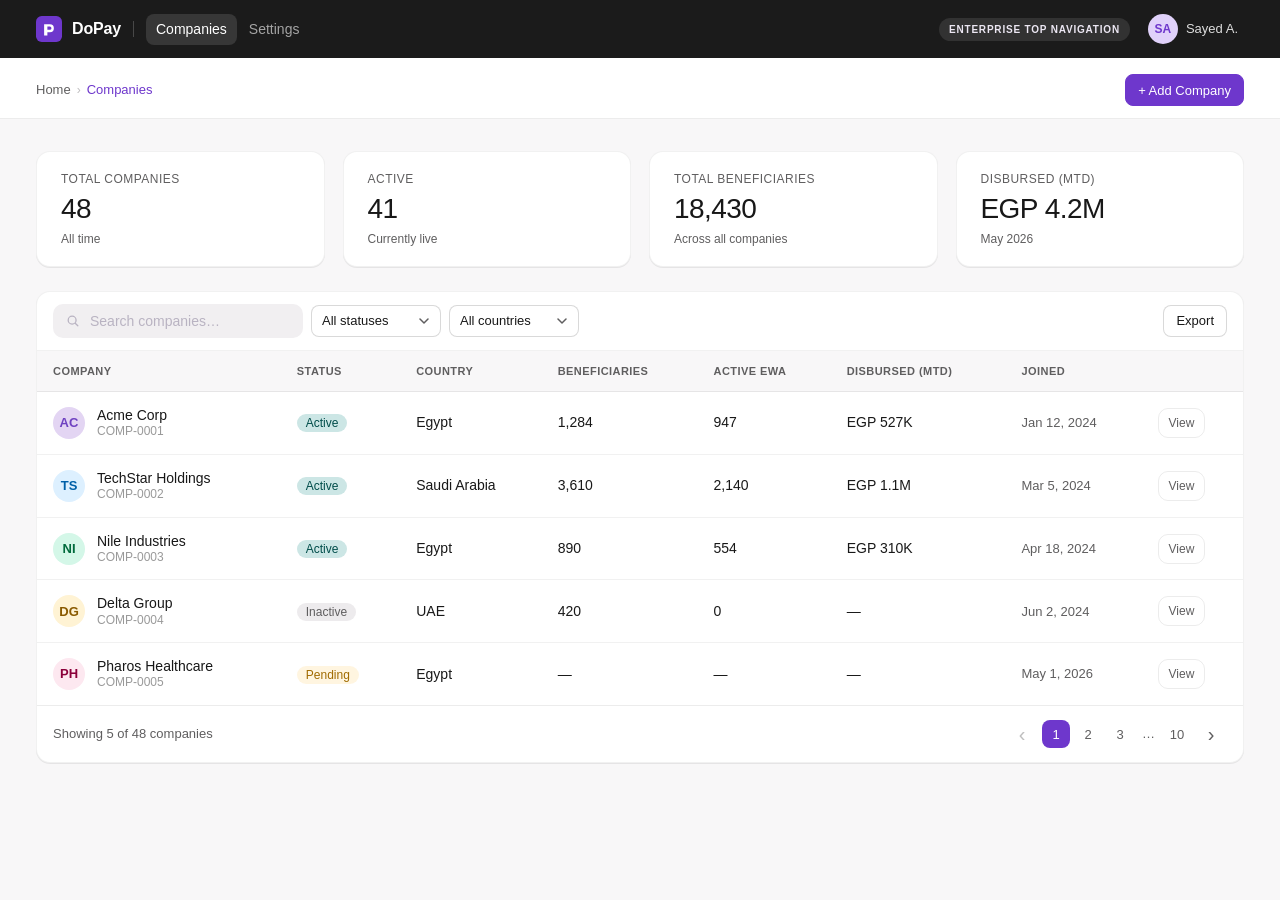
==== commit 5e626283: "1" ====
--- a/companies.html
+++ b/companies.html
@@ -31,7 +31,7 @@
       </nav>
     </div>
     <div class="bo-topbar__right">
-      <span class="bo-topbar__env-pill">Enterprise</span>
+      <span class="bo-topbar__env-pill">Enterprise top navigation</span>
       <div class="bo-topbar__user" role="button" tabindex="0" aria-label="User menu">
         <div class="bo-topbar__avatar" aria-hidden="true">SA</div>
         <span class="bo-topbar__username">Sayed A.</span>
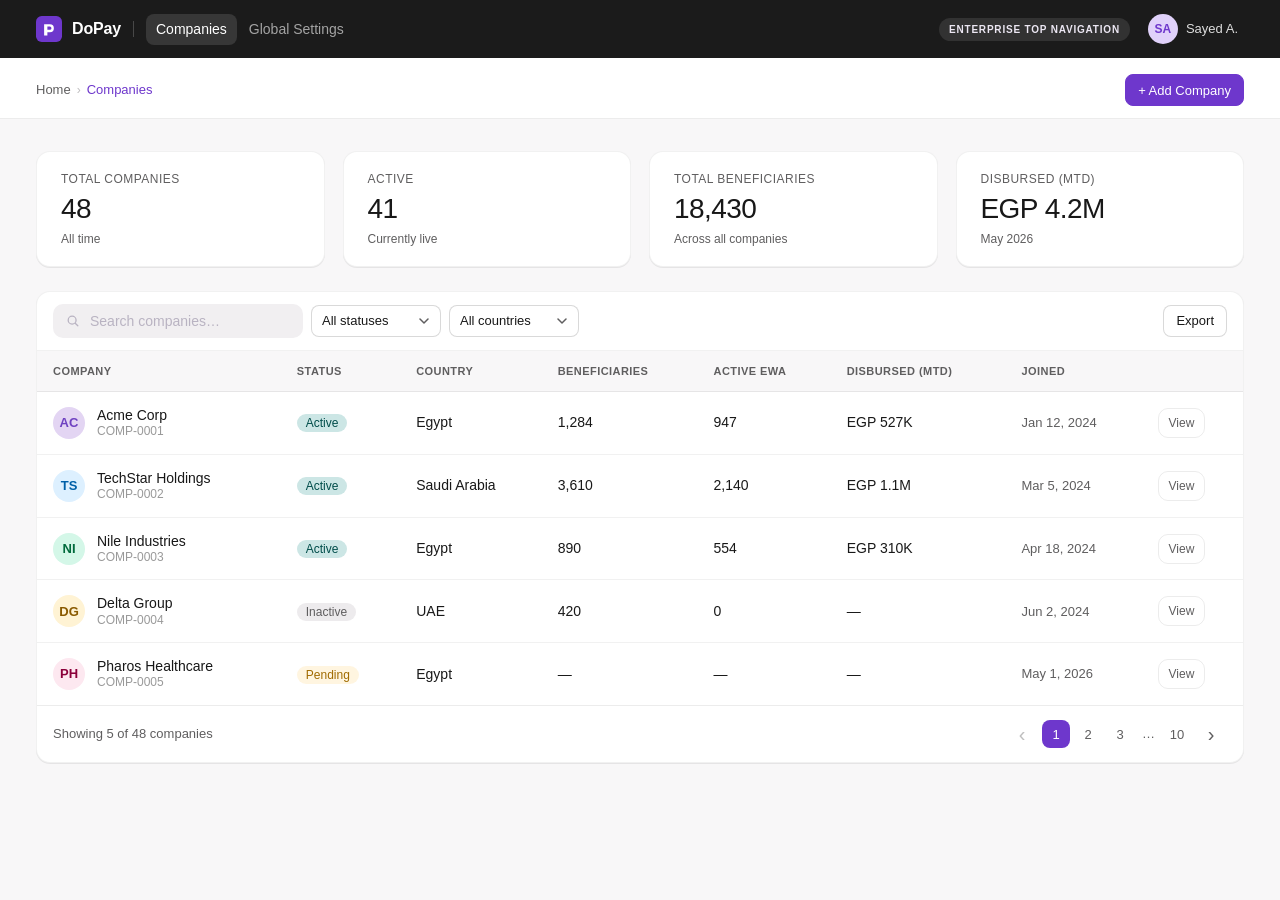
==== commit 48b45be6: "1" ====
--- a/companies.html
+++ b/companies.html
@@ -27,7 +27,7 @@
       <span class="bo-topbar__sep" aria-hidden="true"></span>
       <nav class="bo-topbar__nav" aria-label="Main navigation">
         <a href="companies.html" class="bo-topbar__nav-link is-active">Companies</a>
-        <a href="settings/ewa.html" class="bo-topbar__nav-link">Settings</a>
+        <a href="settings/ewa.html" class="bo-topbar__nav-link">Global Settings</a>
       </nav>
     </div>
     <div class="bo-topbar__right">
--- a/css/components.css
+++ b/css/components.css
@@ -345,6 +345,14 @@
   background: var(--color-subtle-bg);
   color: var(--color-disabled);
   cursor: not-allowed;
+}
+
+.ewa-input[readonly] {
+  border-color: var(--color-divider);
+  background: var(--color-subtle-bg);
+  color: var(--color-disabled);
+  cursor: default;
+  pointer-events: none;
 }
 
 /* Select with custom chevron */
